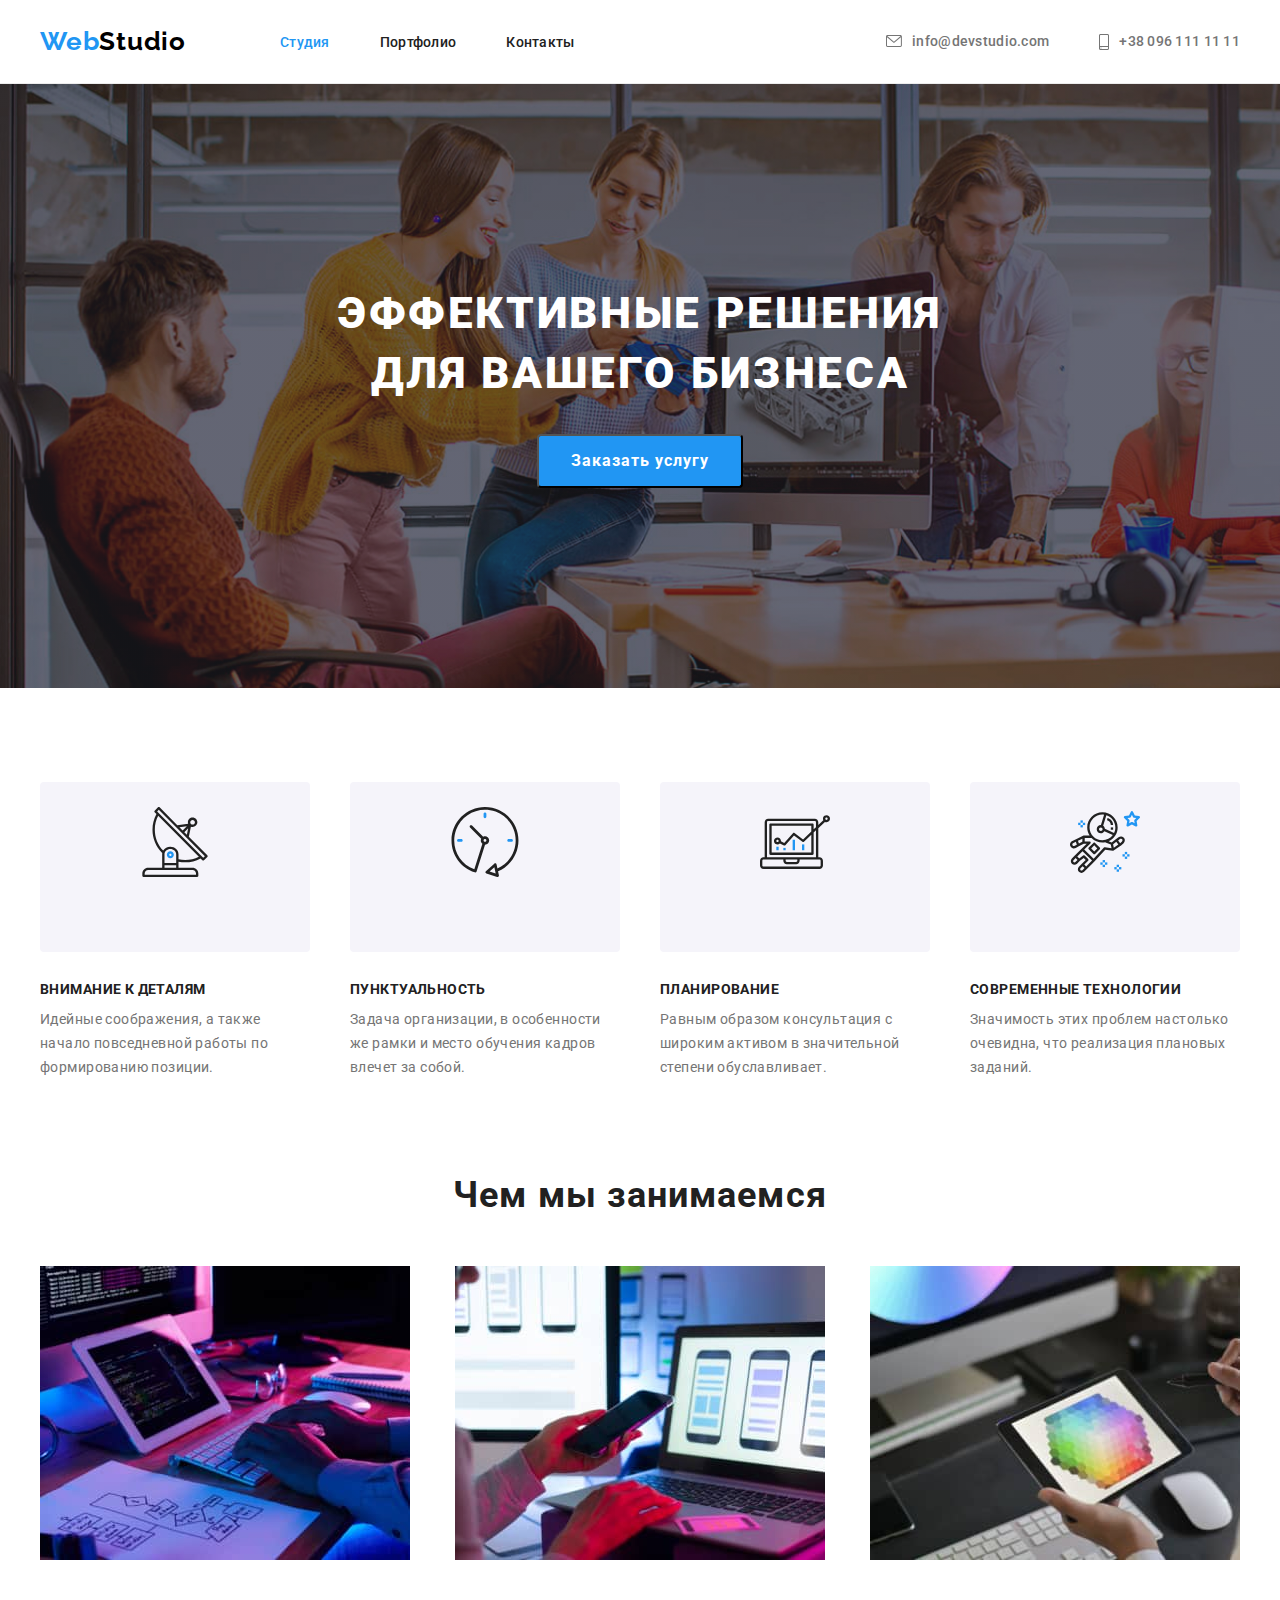
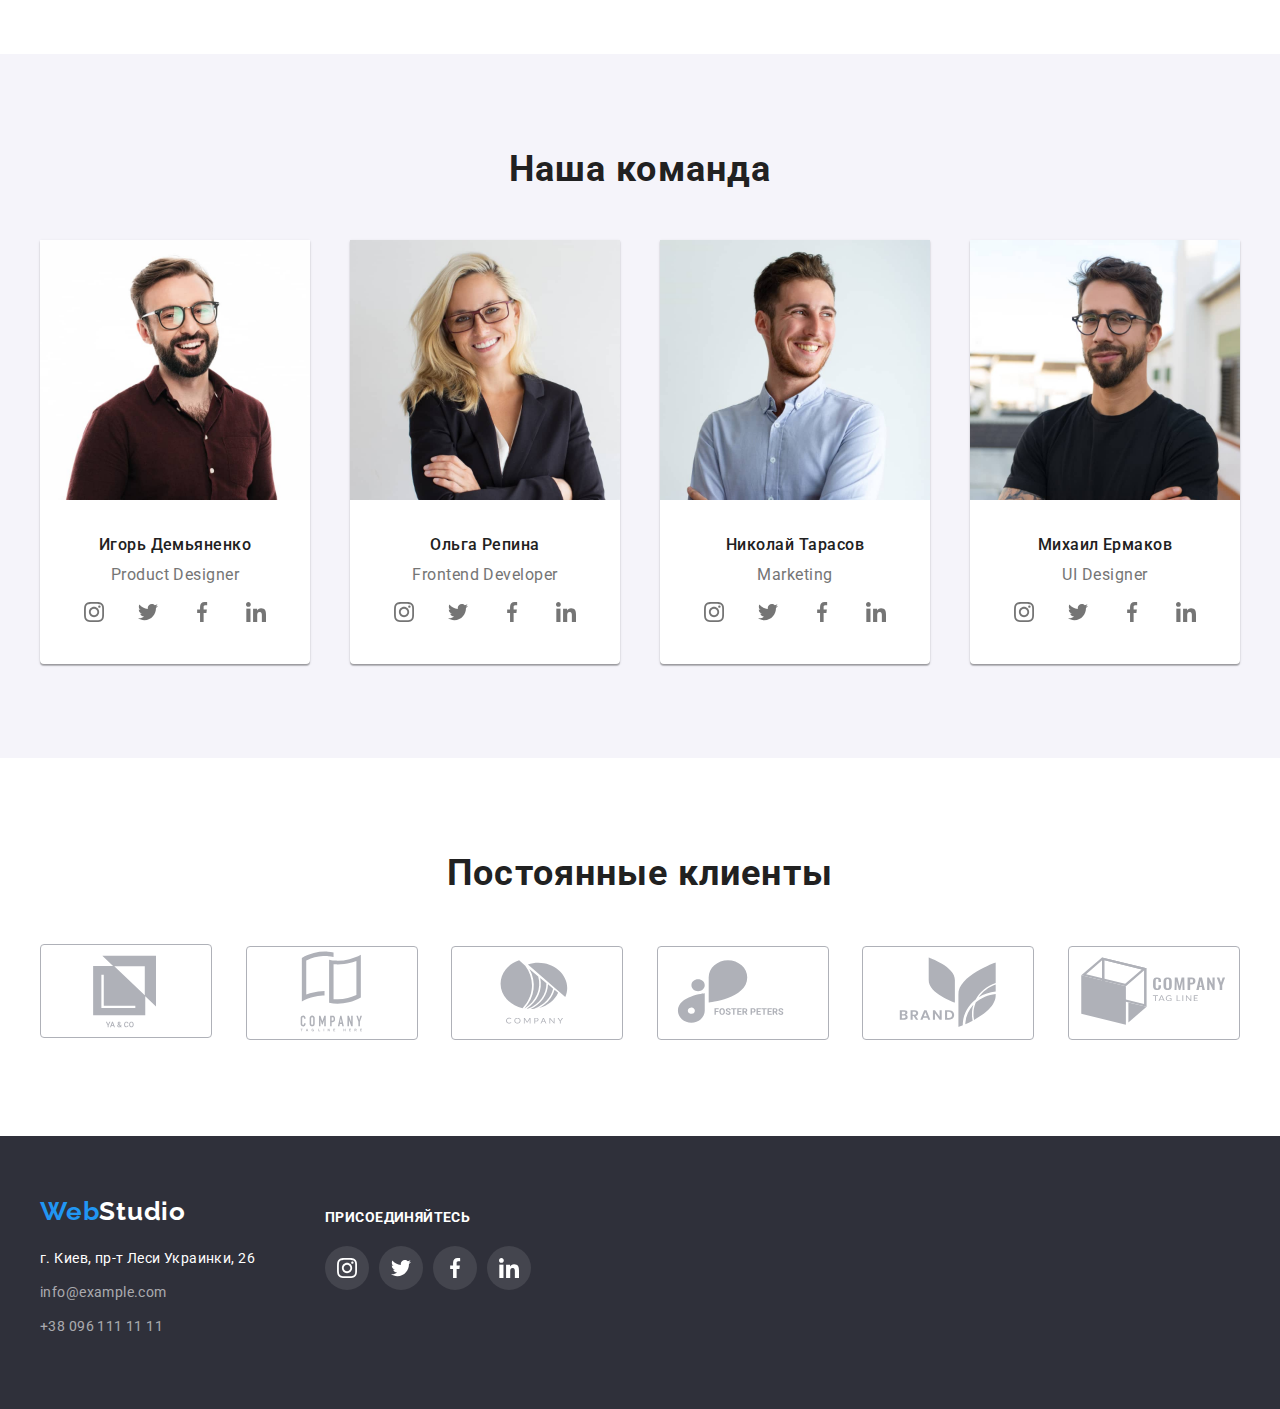
==== index.html @ 9cb5010d "client icon focus edit 432" ====
<!DOCTYPE html>
<html lang="ru">

<head>
    <meta charset="UTF-8">
    <meta http-equiv="X-UA-Compatible" content="IE=edge">
    <meta name="viewport" content="width=device-width, initial-scale=1.0">
    <title>Document</title>
    <link rel="preconnect" href="https://fonts.gstatic.com">
    <link
        href="https://fonts.googleapis.com/css2?family=Raleway:wght@700&family=Roboto:wght@400;500;700;900&display=swap"
        rel="stylesheet">
    <link rel="stylesheet" href="https://cdnjs.cloudflare.com/ajax/libs/modern-normalize/1.1.0/modern-normalize.min.css"
        integrity="sha512-wpPYUAdjBVSE4KJnH1VR1HeZfpl1ub8YT/NKx4PuQ5NmX2tKuGu6U/JRp5y+Y8XG2tV+wKQpNHVUX03MfMFn9Q=="
        crossorigin="anonymous" referrerpolicy="no-referrer" />
    <link rel="stylesheet" href="./styles/styles.css">
</head>

<body>
    <header class="header">
        <div class="container header-container">
            <nav class="navigation">
                <a class="logo-link link" href="" lang="en"><span class="logo-blue">Web</span>Studio</a>
                <ul class="menu-list list">
                    <li class="menu-item">
                        <a class="menu-link link current" href="./index.html">Студия</a>
                    </li>
                    <li class="menu-item">
                        <a class="menu-link link" href="./portfolio.html">Портфолио</a>
                    </li>
                    <li class="menu-item">
                        <a class="menu-link link" href="">Контакты</a>
                    </li>
                </ul>
            </nav>
            <ul class="header-contacts list">
                <li class="header-mail">
                    <a class="header-contacts-link mail-link link" href="mailto:info@devstudio.com">
                        <svg class="mail-icon" width="16px" height="12px">
                            <use href="./images/sprite.svg#icon-mail"></use>
                        </svg>info@devstudio.com
                    </a>
                </li>
                <li class="header-tel">
                    <a class="header-contacts-link tel-link link" href="tel:+380961111111">
                        <svg class="tel-icon" width="10px" height="16px">
                            <use href="./images/sprite.svg#icon-tel"></use>
                        </svg>
                        +38 096 111 11 11</a>
                </li>
            </ul>
        </div>
    </header>

    <main>
        <section class="service-section">
            <div class="container">
                <h1 class="service-title">Эффективные решения для вашего бизнеса</h1>
                <button class="service-btn" type="button">Заказать услугу</button>
            </div>
        </section>

        <section class="detail-section">
            <div class="detail-section-list container">
                <h2 hidden>Преимущества</h2>
                <ul class="detail-ul list">
                    <li class="detail-list">
                        <div class="detail-cont"> <svg class="detail-icon">
                                <use href="./images/sprite.svg#icon-antenna"></use>
                            </svg> </div>
                        <h3 class="detail-head">Внимание к деталям</h3>
                        <p class="detail-desc">Идейные соображения, а также начало повседневной работы по формированию
                            позиции.</p>
                    </li>
                    <li class="detail-list">
                        <div class="detail-cont"> <svg class="detail-icon">
                                <use href="./images/sprite.svg#icon-clock"></use>
                            </svg> </div>
                        <h3 class="detail-head">Пунктуальность</h3>
                        <p class="detail-desc">Задача организации, в особенности же рамки и место обучения кадров влечет
                            за
                            собой.</p>
                    </li>
                    <li class="detail-list">
                        <div class="detail-cont"> <svg class="detail-icon">
                                <use href="./images/sprite.svg#icon-diagram"></use>
                            </svg> </div>
                        <h3 class="detail-head">Планирование</h3>
                        <p class="detail-desc">Равным образом консультация с широким активом в значительной степени
                            обуславливает.</p>
                    </li>
                    <li class="detail-list">
                        <div class="detail-cont"> <svg class="detail-icon">
                                <use href="./images/sprite.svg#icon-astronaut"></use>
                            </svg> </div>
                        <h3 class="detail-head">Современные технологии</h3>
                        <p class="detail-desc">Значимость этих проблем настолько очевидна, что реализация плановых
                            заданий.
                        </p>
                    </li>
                </ul>
            </div>
        </section>

        <section class="about-section">
            <div class="about-section-list container">
                <h2 class="about-head">Чем мы занимаемся</h2>
                <ul class="about-ul list">
                    <li class="about-list"><img src="./images/banner/write.jpg" alt="Набор текста" width="370"
                            height="294">
                    </li>
                    <li class="about-list"><img src="./images/banner/choose.jpg" alt="Выбор приложения" width="370"
                            height="294">
                    </li>
                    <li class="about-list"><img src="./images/banner/colors.jpg" alt="Цветовая гамма" width="370"
                            height="294"></li>
                </ul>
            </div>
        </section>

        <section class="team-section section">
            <div class="team-seaction-list container">
                <h2 class="team-head">Наша команда</h2>
                <ul class="team-ul list">
                    <li class="team-list"><img src="./images/team/product.jpg" alt="Игорь" width="270" height="260">
                        <div class="team-list-desc">
                            <h3 class="team-name">Игорь Демьяненко</h3>
                            <p class="team-desc">Product Designer</p>
                            <ul class="social-list list">
                                <li class="social-list-item">
                                    <a href="" class="social-list-link">
                                        <svg class="social-list-icon">
                                            <use href="./images/sprite.svg#icon-instagram"></use>
                                        </svg>
                                    </a>
                                </li>
                                <li class="social-list-item">
                                    <a href="" class="social-list-link">
                                        <svg class="social-list-icon">
                                            <use href="./images/sprite.svg#icon-twitter"></use>
                                        </svg>
                                    </a>
                                </li>
                                <li class="social-list-item">
                                    <a href="" class="social-list-link">
                                        <svg class="social-list-icon">
                                            <use href="./images/sprite.svg#icon-facebook"></use>
                                        </svg>
                                    </a>
                                </li>
                                <li class="social-list-item">
                                    <a href="" class="social-list-link">
                                        <svg class="social-list-icon">
                                            <use href="./images/sprite.svg#icon-linkedin"></use>
                                        </svg>
                                    </a>
                                </li>
                            </ul>
                        </div>
                    </li>
                    <li class="team-list"><img src="./images/team/frontend.jpg" alt="Ольга" width="270" height="260">
                        <div class="team-list-desc">
                            <h3 class="team-name">Ольга Репина</h3>
                            <p class="team-desc">Frontend Developer</p>
                            <ul class="social-list list">
                                <li class="social-list-item">
                                    <a href="" class="social-list-link current">
                                        <svg class="social-list-icon">
                                            <use href="./images/sprite.svg#icon-instagram"></use>
                                        </svg>
                                    </a>
                                </li>
                                <li class="social-list-item">
                                    <a href="" class="social-list-link">
                                        <svg class="social-list-icon">
                                            <use href="./images/sprite.svg#icon-twitter"></use>
                                        </svg>
                                    </a>
                                </li>
                                <li class="social-list-item">
                                    <a href="" class="social-list-link">
                                        <svg class="social-list-icon">
                                            <use href="./images/sprite.svg#icon-facebook"></use>
                                        </svg>
                                    </a>
                                </li>
                                <li class="social-list-item">
                                    <a href="" class="social-list-link">
                                        <svg class="social-list-icon">
                                            <use href="./images/sprite.svg#icon-linkedin"></use>
                                        </svg>
                                    </a>
                                </li>
                            </ul>
                        </div>
                    </li>
                    <li class="team-list"><img src="./images/team/marketing.jpg" alt="Николай" width="270" height="260">
                        <div class="team-list-desc">
                            <h3 class="team-name">Николай Тарасов</h3>
                            <p class="team-desc">Marketing</p>
                            <ul class="social-list list">
                                <li class="social-list-item">
                                    <a href="" class="social-list-link">
                                        <svg class="social-list-icon">
                                            <use href="./images/sprite.svg#icon-instagram"></use>
                                        </svg>
                                    </a>
                                </li>
                                <li class="social-list-item">
                                    <a href="" class="social-list-link">
                                        <svg class="social-list-icon">
                                            <use href="./images/sprite.svg#icon-twitter"></use>
                                        </svg>
                                    </a>
                                </li>
                                <li class="social-list-item">
                                    <a href="" class="social-list-link">
                                        <svg class="social-list-icon">
                                            <use href="./images/sprite.svg#icon-facebook"></use>
                                        </svg>
                                    </a>
                                </li>
                                <li class="social-list-item">
                                    <a href="" class="social-list-link">
                                        <svg class="social-list-icon">
                                            <use href="./images/sprite.svg#icon-linkedin"></use>
                                        </svg>
                                    </a>
                                </li>
                            </ul>
                        </div>
                    </li>
                    <li class="team-list"><img src="./images/team/designer.jpg" alt="Михаил" width="270" height="260">
                        <div class="team-list-desc">
                            <h3 class="team-name">Михаил Ермаков</h3>
                            <p class="team-desc">UI Designer</p>
                            <ul class="social-list list">
                                <li class="social-list-item">
                                    <a href="" class="social-list-link">
                                        <svg class="social-list-icon">
                                            <use href="./images/sprite.svg#icon-instagram"></use>
                                        </svg>
                                    </a>
                                </li>
                                <li class="social-list-item">
                                    <a href="" class="social-list-link">
                                        <svg class="social-list-icon">
                                            <use href="./images/sprite.svg#icon-twitter"></use>
                                        </svg>
                                    </a>
                                </li>
                                <li class="social-list-item">
                                    <a href="" class="social-list-link">
                                        <svg class="social-list-icon">
                                            <use href="./images/sprite.svg#icon-facebook"></use>
                                        </svg>
                                    </a>
                                </li>
                                <li class="social-list-item">
                                    <a href="" class="social-list-link">
                                        <svg class="social-list-icon">
                                            <use href="./images/sprite.svg#icon-linkedin"></use>
                                        </svg>
                                    </a>
                                </li>
                            </ul>
                        </div>
                    </li>
                </ul>
            </div>
        </section>

        <section class="clients-section section">
            <div class="clients-section-list container">
                <h2 class="clients-title">Постоянные клиенты</h2>
                <ul class="clients-list list">
                    <li class="clients-item">
                        <a href="" class="client-list">
                            <svg class="clients-icon">
                                <use href="./images/sprite.svg#icon-yo"></use>
                            </svg>
                        </a>
                    </li>
                    <li class="clients-item">
                        <a href="" class="clients-list">
                            <svg class="clients-icon">
                                <use href="./images/sprite.svg#icon-company"></use>
                            </svg>
                        </a>
                    </li>
                    <li class="clients-item">
                        <a href="" class="clients-list">
                            <svg class="clients-icon">
                                <use href="./images/sprite.svg#icon-slice"></use>
                            </svg>
                        </a>
                    </li>
                    <li class="clients-item">
                        <a href="" class="clients-list">
                            <svg class="clients-icon">
                                <use href="./images/sprite.svg#icon-forest"></use>
                            </svg>
                        </a>
                    </li>
                    <li class="clients-item">
                        <a href="" class="clients-list">
                            <svg class="clients-icon">
                                <use href="./images/sprite.svg#icon-brand"></use>
                            </svg>
                        </a>
                    </li>
                    <li class="clients-item">
                        <a href="" class="clients-list">
                            <svg class="clients-icon">
                                <use href="./images/sprite.svg#icon-paket"></use>
                            </svg>
                        </a>
                    </li>
                </ul>
            </div>
        </section>
    </main>

    <footer class="footer">
        <div class="footer-logo container">
            <div class="footer-main">
                <a class="logo-footer-link link" href="" lang="en"><span class="logo-blue">Web</span>Studio</a>
                <address class="footer-address">
                    <ul class="footer-ul list">
                        <li class="footer-location">
                            <a class="footer-location link" href="https://goo.gl/maps/hBccGmTNeHkTQ1DY6" target="_blank"
                                rel="noopener noreferrer">г. Киев, пр-т Леси Украинки, 26</a>
                        </li>
                        <li class="footer-mail">
                            <a class="footer-mail link" href="mailto:info@example.com">info@example.com</a>
                        </li>
                        <li class="footer-tel">
                            <a class="footer-tel link" href="tel:+380961111111">+38 096 111 11 11</a>
                        </li>
                    </ul>
                </address>
            </div>

            <div class="footer-social">
                <p class="social-title">ПРИСОЕДИНЯЙТЕСЬ</p>
                <ul class="footer-social-list list">
                    <li class="footer-social-item">
                        <a href="" class="footer-social-list-link">
                            <svg class="footer-social-list-icon">
                                <use href="./images/sprite.svg#icon-instagram"></use>
                            </svg>
                        </a>
                    </li>
                    <li class="footer-social-item">
                        <a href="" class="footer-social-list-link">
                            <svg class="footer-social-list-icon">
                                <use href="./images/sprite.svg#icon-twitter"></use>
                            </svg>
                        </a>
                    </li>
                    <li class="footer-social-item">
                        <a href="" class="footer-social-list-link">
                            <svg class="footer-social-list-icon">
                                <use href="./images/sprite.svg#icon-facebook"></use>
                            </svg>
                        </a>
                    </li>
                    <li class="footer-social-item">
                        <a href="" class="footer-social-list-link">
                            <svg class="footer-social-list-icon">
                                <use href="./images/sprite.svg#icon-linkedin"></use>
                            </svg>
                        </a>
                    </li>
                </ul>
            </div>
        </div>
    </footer>
</body>

</html>
---- styles/styles.css ----
:root {
  --main-font: "Roboto", sans-serif;
  --secondary-font: "Raleway", sans-serif;
  --accent-color-logo: #2196f3;
  --accent-color-first: black;
  --accent-color-sec: #212121;
  --accent-color-thr: #757575;
  --accent-color-four: #ffffff;
  --accent-color-fth: #afb1b8;
  --accent-background-color: #2196f3;
  --accent-background-color-sec: #f5f4fa;
  --accent-background-color-thr: #ffffff;
  --accent-background-color-four: #44454e;
  --accent-color-fth: rgba(255, 255, 255, 0.6);
  --footer-background: #2f303a;
}

h1,
h2,
h3,
h4,
h5,
h6,
p {
  margin-top: 0;
  margin-bottom: 0;
}

ul,
ol {
  margin-top: 0;
  margin-bottom: 0;
  padding-left: 0;
}

img {
  display: block;
}

.list {
  list-style: none;
}

.link {
  text-decoration: none;
}

body {
  font-family: var(--main-font);
  color: var(--accent-color-sec);
  margin: 0;
  padding: 0;
}

.container {
  width: 1200px;
  margin: 0 auto;
  padding-right: 15px;
  padding-left: 15px;
}

.section {
  padding-top: 94px;
  padding-bottom: 94px;
}

/* header */

.header {
  border-bottom: 1px solid #ececec;
}

.header-container {
  margin: 0 auto;
  display: flex;
  align-items: center;
}

.navigation {
  display: flex;
  align-items: center;
}

.menu-list {
  display: flex;
  padding-top: 32px;
  padding-bottom: 32px;
}

.logo-link {
  margin-right: 94px;
  padding-top: 25px;
  padding-bottom: 25px;
  font-family: var(--secondary-font);
  font-weight: 700;
  font-size: 26px;
  line-height: 1.19;
  letter-spacing: 0.03em;
  color: var(--accent-color-first);
}

.logo-blue {
  color: var(--accent-color-logo);
}

.menu-link.current {
  color: var(--accent-color-logo);
}

.menu-item:not(:last-child) {
  margin-right: 50px;
}

.menu-link {
  font-family: var(--main-font);
  font-weight: 500;
  font-size: 14px;
  line-height: 1.14;
  letter-spacing: 0.02em;
  color: var(--accent-color-sec);
}

.menu-link:hover,
.menu-link:focus {
  color: var(--accent-color-logo);
}

.header-contacts {
  display: flex;
  align-items: center;
  margin-left: auto;
}

.header-mail {
}

.mail-icon,
.tel-icon {
  margin-right: 10px;
  fill: #757575;
}

.mail-link {
  display: flex;
  align-items: center;
  margin-left: auto;
  margin-right: 50px;
  padding-top: 32px;
  padding-bottom: 32px;
  font-family: var(--main-font);
  font-weight: 500;
  font-size: 14px;
  line-height: 1.14;
  letter-spacing: 0.02em;
  color: var(--accent-color-thr);
}

.header-contacts-link:hover .mail-icon,
.header-contacts-link:focus .mail-icon {
  fill: var(--accent-color-logo);
}

.header-contacts-link:hover .tel-icon,
.header-contacts-link:focus .tel-icon {
  fill: var(--accent-color-logo);
}

.mail-link:hover,
.mail-link:focus {
  color: var(--accent-color-logo);
}

.header-tel {
  display: flex;
  align-items: center;
}

.tel-link {
  display: flex;
  align-items: center;
  padding-top: 32px;
  padding-bottom: 32px;
  font-family: var(--main-font);
  font-weight: 500;
  font-size: 14px;
  line-height: 1.14;
  letter-spacing: 0.02em;
  color: var(--accent-color-thr);
}

.tel-link:hover,
.tel-link:focus {
  color: var(--accent-color-logo);
}

/* sections */

/* service-section */

.service-section {
  padding: 200px 0;
  background: var(--footer-background);
  background-size: cover;
  background-image: linear-gradient(
      rgba(47, 48, 58, 0.4),
      rgba(47, 48, 58, 0.4)
    ),
    url(../images/main/bg.jpg);
}

.service-bg {
}

.service-title {
  width: 696px;
  margin: 0 auto;
  margin-bottom: 30px;
  font-weight: 900;
  font-size: 44px;
  line-height: 1.36;
  text-align: center;
  letter-spacing: 0.06em;
  text-transform: uppercase;
  color: var(--accent-color-four);
}

.service-btn {
  padding: 10px 32px;
  border-radius: 4px;
  background: var(--accent-background-color);
  font-family: var(--main-font);
  font-weight: 700;
  font-size: 16px;
  line-height: 1.88;
  display: flex;
  align-items: center;
  text-align: center;
  letter-spacing: 0.06em;
  display: block;
  margin: 0 auto;
  color: var(--accent-color-four);
  cursor: pointer;
}

.service-btn:hover,
.service-btn:focus {
  box-shadow: 0px 4px 4px rgba(0, 0, 0, 0.15);
  border-radius: 4px;
  color: var(--accent-color-four);
}

/* detail */

.title-head {
}

.detail-section {
  padding-top: 94px;
  padding-bottom: 94px;
}

.detail-ul {
  display: flex;
  justify-content: space-between;
}

.detail-list {
  width: 270px;
}

.detail-cont {
  display: flex;
  justify-content: center;
  padding: 25px 0;
  height: 120px;
  margin-bottom: 30px;
  background: #f5f4fa;
  border-radius: 4px;
}

.detail-icon {
  width: 70px;
  height: 70px;
}

.detail-head {
  margin-bottom: 10px;
  font-weight: 700;
  font-size: 14px;
  line-height: 1.14;
  letter-spacing: 0.03em;
  text-transform: uppercase;
}

.detail-desc {
  font-size: 14px;
  line-height: 1.71;
  letter-spacing: 0.03em;
  color: var(--accent-color-thr);
}

/* about */

.about-section {
  padding-bottom: 94px;
}

.about-head {
  margin-bottom: 50px;
  font-weight: 700;
  font-size: 36px;
  line-height: 1.17;
  text-align: center;
  letter-spacing: 0.03em;
}

.about-ul {
  display: flex;
  justify-content: space-between;
}

.about-list {
  background: url(close-up-image-programer-working-his-desk-office_1098-18707.jpg);
  mix-blend-mode: normal;
}

/* team */

.team-section {
  background: var(--accent-background-color-sec);
}

.team-seaction-list {
}

.team-head {
  margin-bottom: 50px;
  font-weight: 700;
  font-size: 36px;
  line-height: 1.17;
  text-align: center;
  letter-spacing: 0.03em;
}

.team-ul {
  display: flex;
  justify-content: space-between;
}

.team-list {
  background: var(--accent-background-color-thr);
  box-shadow: 0px 1px 3px rgba(0, 0, 0, 0.12), 0px 1px 1px rgba(0, 0, 0, 0.14),
    0px 2px 1px rgba(0, 0, 0, 0.2);
  border-radius: 0px 0px 4px 4px;
}

.team-list-desc {
  padding-top: 30px;
  padding-bottom: 30px;
  padding-left: 32px;
  padding-right: 32px;
}

.team-name {
  font-weight: 500;
  font-size: 16px;
  line-height: 1.88;
  text-align: center;
  letter-spacing: 0.03em;
}

.team-desc {
  font-size: 16px;
  line-height: 1.88;
  text-align: center;
  letter-spacing: 0.03em;
  color: var(--accent-color-thr);
}

.social-list {
  display: flex;
  justify-content: space-between;
}

.social-list-item {
}

.social-list-link {
  display: flex;
  align-items: center;
  justify-content: center;
  width: 44px;
  height: 44px;
  border-radius: 50%;
  fill: #757575;
  background-color: var(--accent-color-four);
}

.social-list-link:hover,
.social-list-link:focus {
  fill: var(--accent-color-four);
  background-color: var(--accent-background-color);
}

.social-list-icon {
  width: 20px;
  height: 20px;
}

/* clients */

.clients-section {
}

.clients-section-list {
}
.clients-title {
  margin-bottom: 50px;
  font-weight: 700;
  font-size: 36px;
  line-height: 1.17;
  text-align: center;
  letter-spacing: 0.03em;
}

.clients-list {
  display: flex;
  align-items: center;
  justify-content: space-between;
}

.clients-item {
  
}

.clients-icon {
  width: 170px;
  height: 92px;
  border: 1px solid #afb1b8;
  border-radius: 4px;
  fill: #afb1b8;
}

.clients-icon:hover,
.clients-icon:focus {
  border-color: var(--accent-color-logo);
}

.client-list:hover .clients-icon,
.client-list:focus .clients-icon {
  fill: #2196f3;
}

/* portfolio */

.port-main-ul {
  margin-bottom: 50px;
}

.port-main-list:not(:last-child) {
  margin-right: 8px;
}

.port-modal-btn {
  padding: 6px 22px;
  font-family: var(--main-font);
  font-weight: 500;
  font-size: 16px;
  line-height: 1.62;
  text-align: center;
  letter-spacing: 0.03em;
  border-radius: 4px;
  border: none;
  cursor: pointer;
  background-color: var(--accent-background-color-sec);
}

.port-modal-btn:hover,
.port-modal-btn:focus {
  background-color: var(--accent-background-color);
  cursor: pointer;
}

.port-modal-btn.current {
  background-color: var(--accent-background-color);
}

/* port about */

.port-main-section {
}

.port-main-div {
}

.port-main-ul {
  display: flex;
  justify-content: center;
}

.port-about-section-ul {
  display: flex;
  flex-wrap: wrap;
  margin-left: -30px;
  margin-bottom: -30px;
}

.port-about-list {
  border: 1px solid #eeeeee;
  padding-left: 25px;
  padding-top: 20px;
  padding-bottom: 20px;
}

.port-about-section-list {
  flex-basis: calc((100% - 90px) / 3);
  background: url(portfolio1.jpg);
  margin-left: 30px;
  margin-bottom: 30px;
}

.port-about-name {
  margin-bottom: 5px;
  font-weight: 700;
  font-size: 18px;
  line-height: 2;
  letter-spacing: 0.06em;
}

.port-about-desc {
  font-size: 16px;
  line-height: 1.88;
  letter-spacing: 0.03em;
  color: var(--accent-color-thr);
}

/* footer */

.footer {
  background: var(--footer-background);
  padding-top: 60px;
  padding-bottom: 60px;
}

.footer-main {
  display: block;
  margin-right: 70px;
}

.footer-logo {
  display: flex;
}

.logo-footer-link {
  font-family: var(--secondary-font);
  font-weight: 700;
  font-size: 26px;
  line-height: 1.19;
  letter-spacing: 0.03em;
  color: var(--accent-color-four);
}

.logo-black {
  color: var(--accent-color-first);
}

.footer-address-list {
}

.footer-address {
  margin-top: 20px;
}

.footer-ul {
}

.footer-location {
  margin-bottom: 10px;
  font-family: var(--main-font);
  font-style: normal;
  font-weight: 400;
  font-size: 14px;
  line-height: 1.71;
  letter-spacing: 0.03em;
  color: var(--accent-color-four);
}

.footer-mail,
.footer-tel {
  margin-bottom: 10px;
  font-family: var(--main-font);
  font-style: normal;
  font-weight: 400;
  font-size: 14px;
  line-height: 1.71;
  letter-spacing: 0.03em;
  color: var(--accent-color-fth);
}

.footer-mail:hover,
.footer-mail:focus {
  color: var(--accent-color-logo);
}

.footer-tel:hover,
.footer-tel:focus {
  color: var(--accent-color-logo);
}

/* footer-social */

.footer-social {
  padding-top: 12px;
}

.social-title {
  font-style: normal;
  font-weight: bold;
  font-size: 14px;
  line-height: 1.3;
  letter-spacing: 0.03em;
  text-transform: uppercase;
  color: var(--accent-color-four);
}

.footer-social-list {
  display: flex;
  margin-top: 20px;
}

.footer-social-item:not(:last-child) {
  padding-right: 10px;
}

.footer-social-list-link {
  display: flex;
  align-items: center;
  justify-content: center;
  width: 44px;
  height: 44px;
  border-radius: 50%;
  fill: #ffffff;
  background-color: var(--accent-background-color-four);
}

.footer-social-list-link:focus,
.footer-social-list-link:hover {
  fill: var(--accent-color-four);
  background-color: var(--accent-background-color);
}

.footer-social-list-icon {
  width: 20px;
  height: 20px;
}
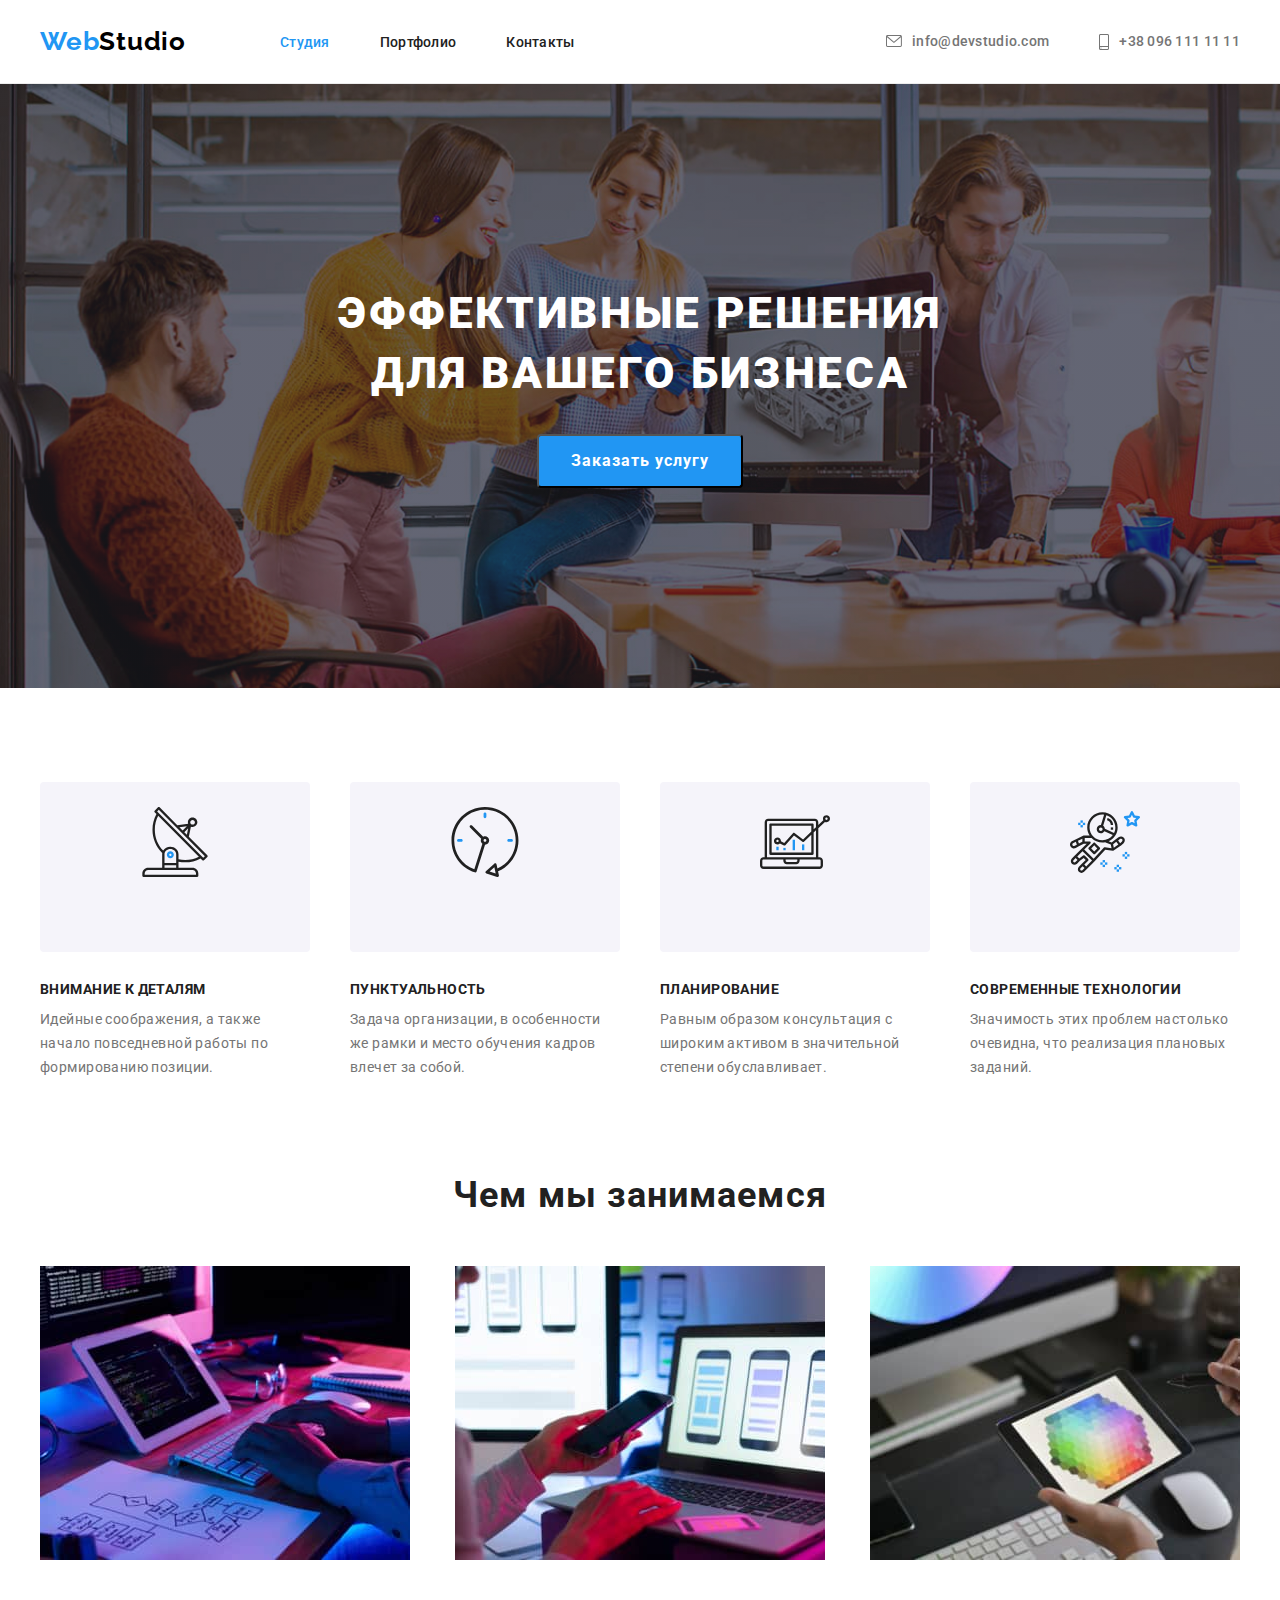
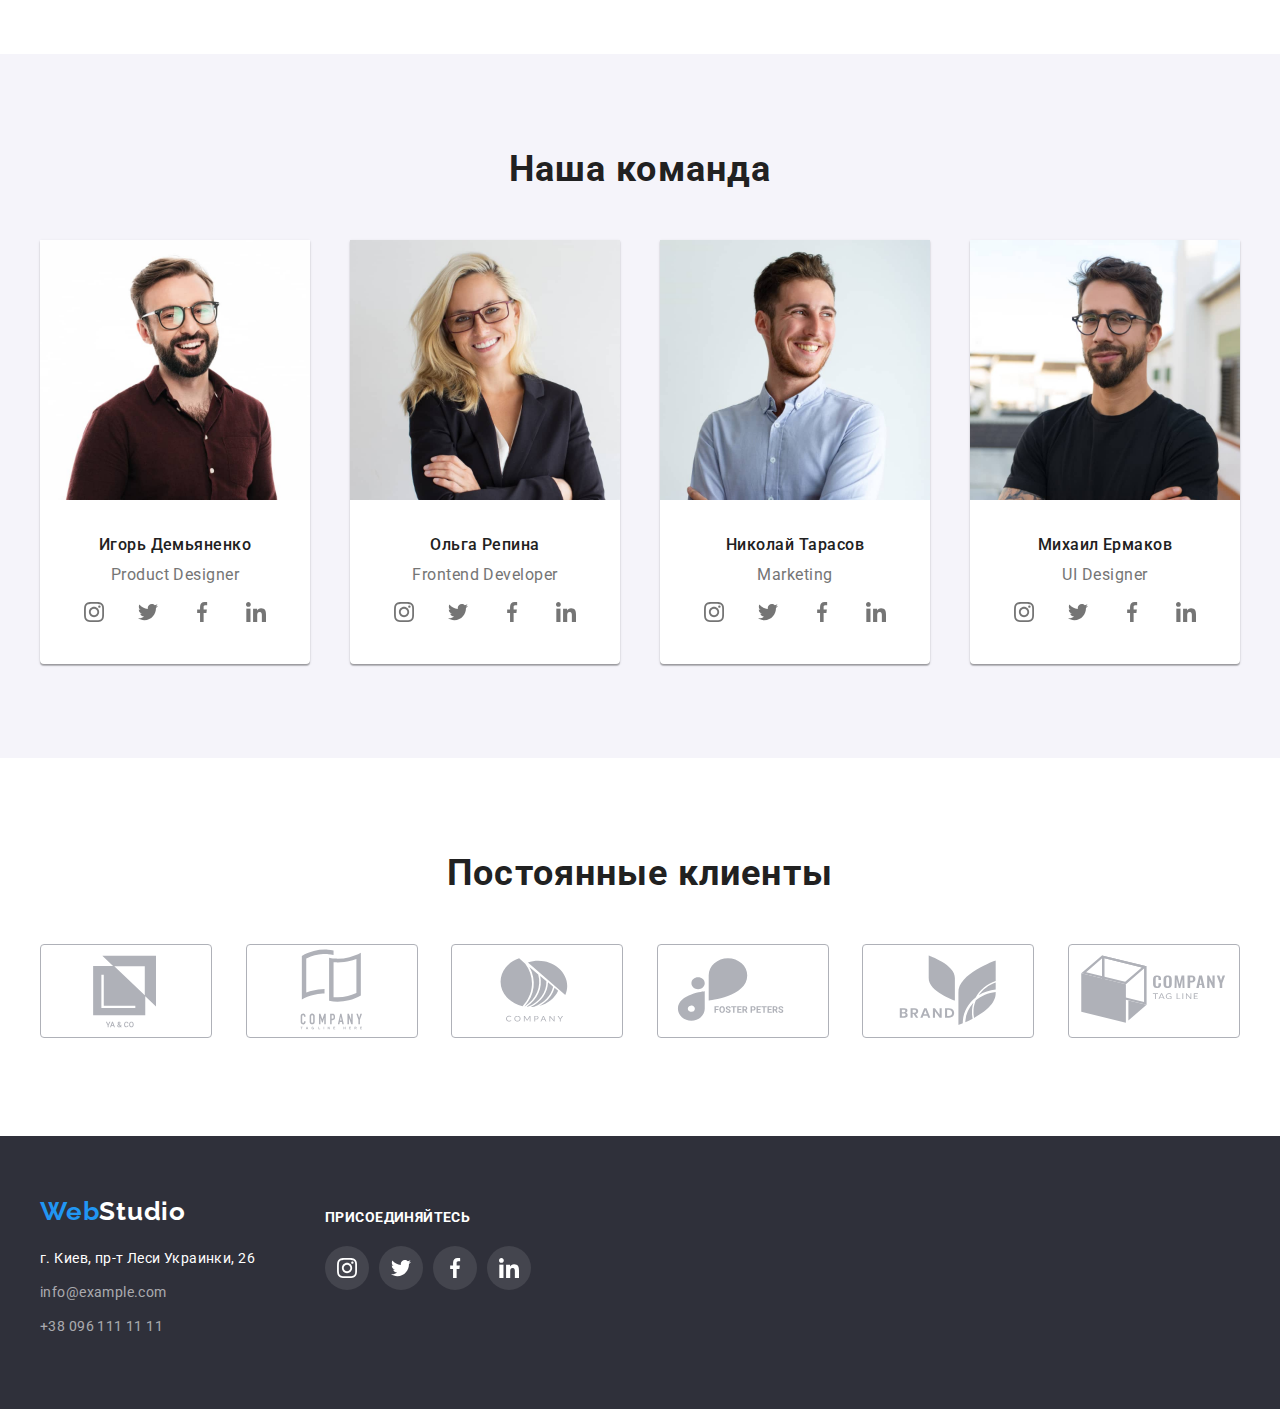
==== commit 37f169a8: "validator check" ====
--- a/index.html
+++ b/index.html
@@ -282,35 +282,35 @@
                         </a>
                     </li>
                     <li class="clients-item">
-                        <a href="" class="clients-list">
+                        <a href="" class="client-list">
                             <svg class="clients-icon">
                                 <use href="./images/sprite.svg#icon-company"></use>
                             </svg>
                         </a>
                     </li>
                     <li class="clients-item">
-                        <a href="" class="clients-list">
+                        <a href="" class="client-list">
                             <svg class="clients-icon">
                                 <use href="./images/sprite.svg#icon-slice"></use>
                             </svg>
                         </a>
                     </li>
                     <li class="clients-item">
-                        <a href="" class="clients-list">
+                        <a href="" class="client-list">
                             <svg class="clients-icon">
                                 <use href="./images/sprite.svg#icon-forest"></use>
                             </svg>
                         </a>
                     </li>
                     <li class="clients-item">
-                        <a href="" class="clients-list">
+                        <a href="" class="client-list">
                             <svg class="clients-icon">
                                 <use href="./images/sprite.svg#icon-brand"></use>
                             </svg>
                         </a>
                     </li>
                     <li class="clients-item">
-                        <a href="" class="clients-list">
+                        <a href="" class="client-list">
                             <svg class="clients-icon">
                                 <use href="./images/sprite.svg#icon-paket"></use>
                             </svg>
--- a/styles/styles.css
+++ b/styles/styles.css
@@ -430,7 +430,6 @@
 }
 
 .clients-item {
-  
 }
 
 .clients-icon {
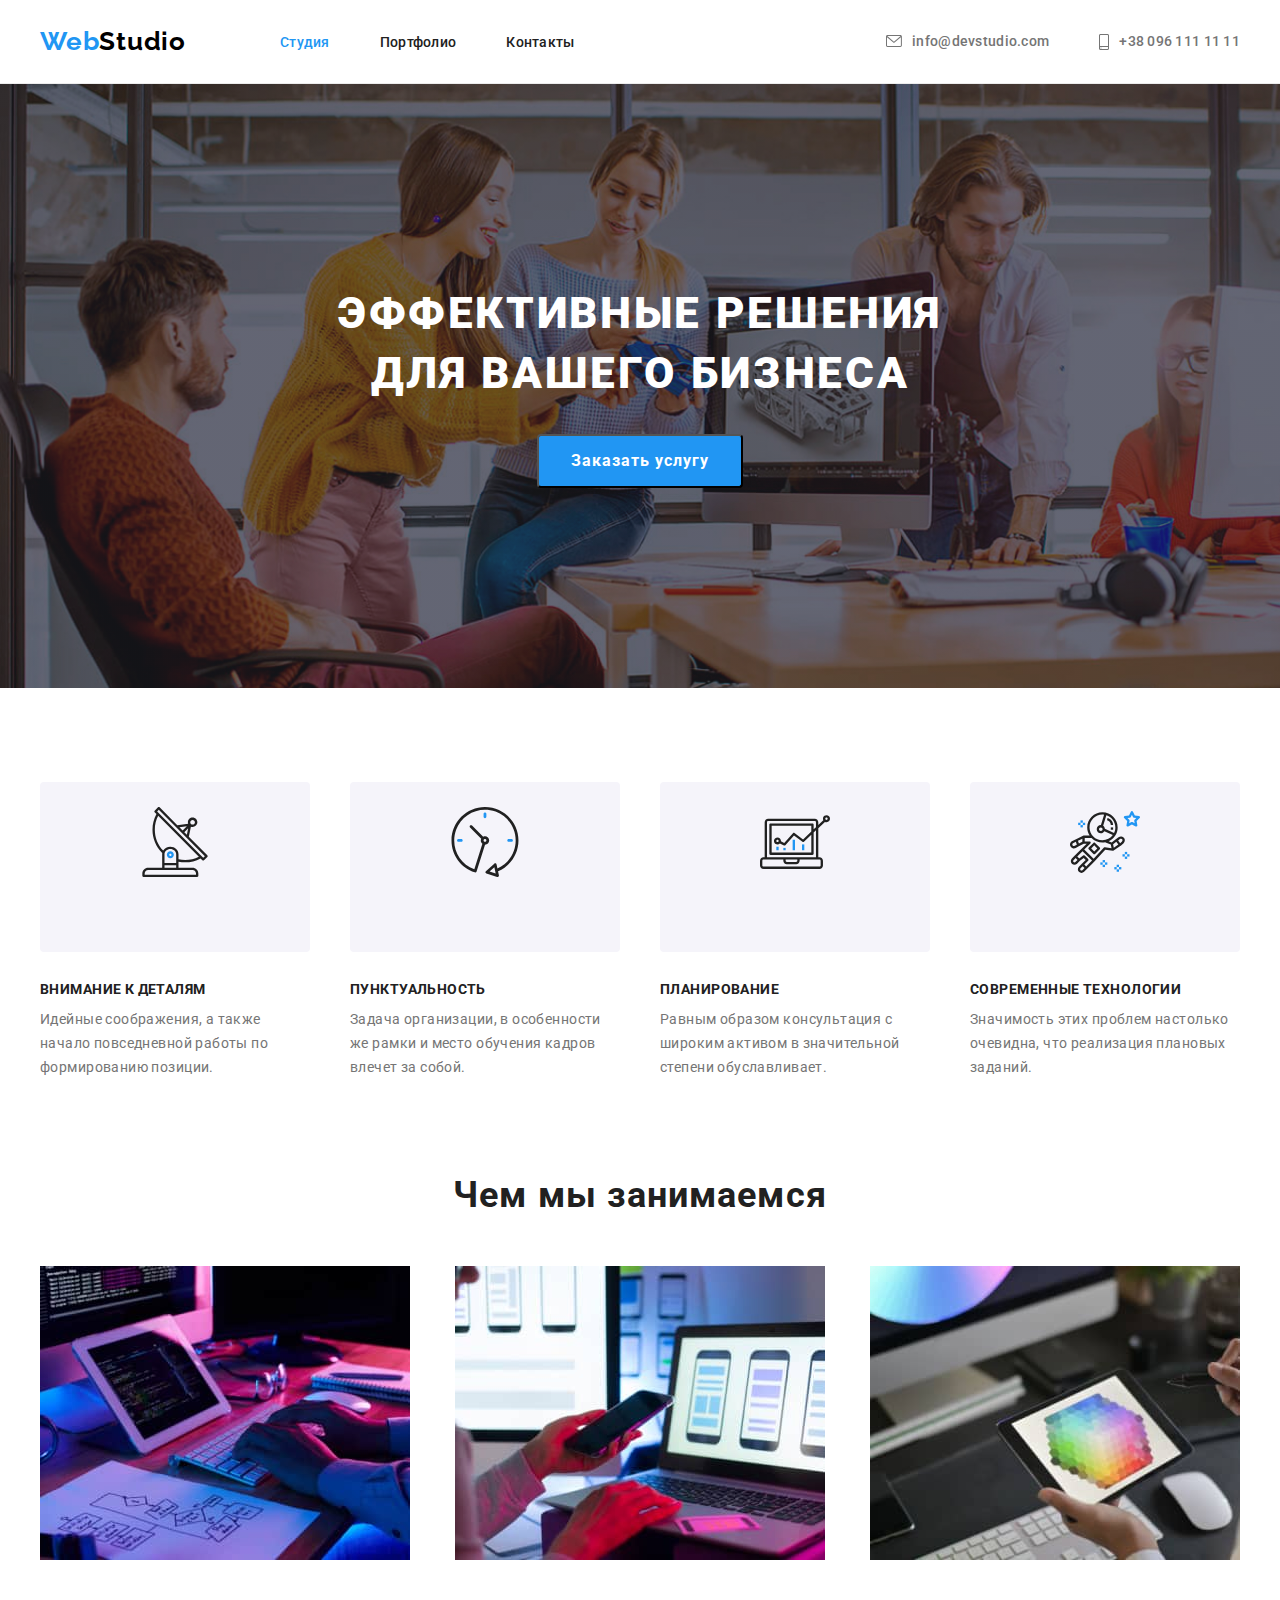
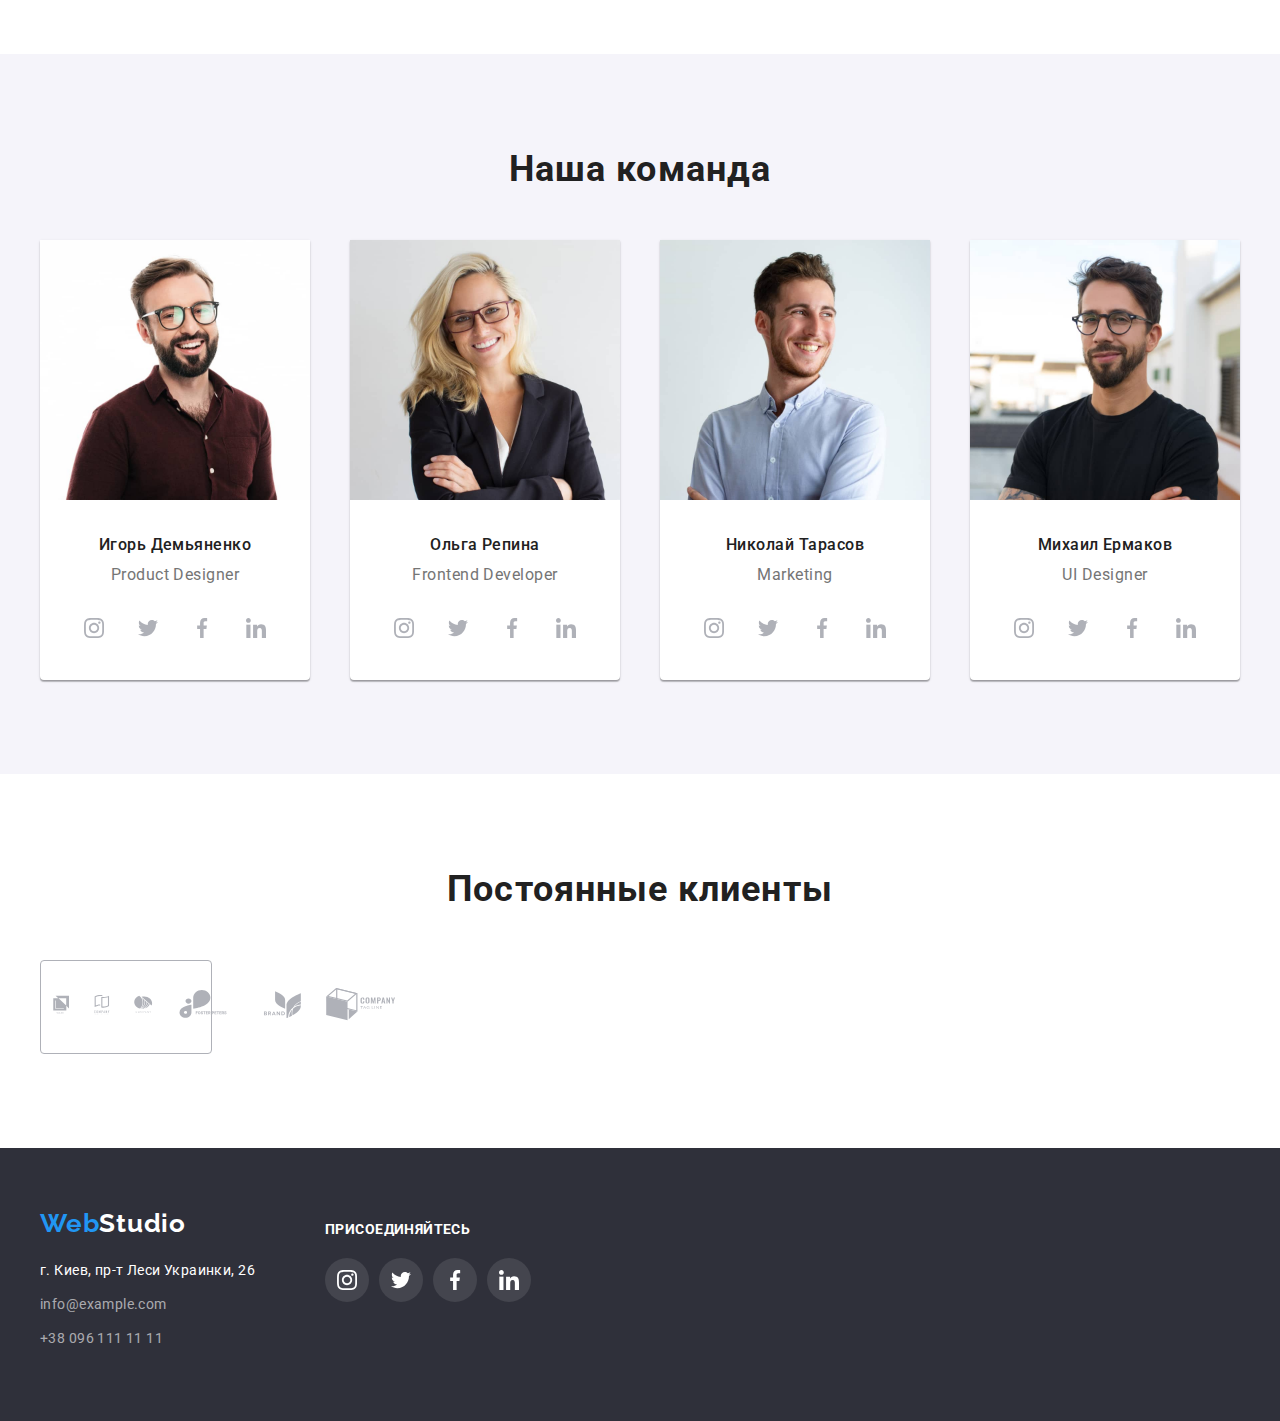
==== commit c5957e65: "clients icon edit" ====
--- a/index.html
+++ b/index.html
@@ -275,43 +275,43 @@
                 <h2 class="clients-title">Постоянные клиенты</h2>
                 <ul class="clients-list list">
                     <li class="clients-item">
-                        <a href="" class="client-list">
-                            <svg class="clients-icon">
+                        <a href="" class="clients-list-link">
+                            <svg class="clients-icon" width="41" height="47">
                                 <use href="./images/sprite.svg#icon-yo"></use>
                             </svg>
                         </a>
                     </li>
                     <li class="clients-item">
-                        <a href="" class="client-list">
-                            <svg class="clients-icon">
+                        <a href="" class="clients-list-link">
+                            <svg class="clients-icon" width="40" height="52">
                                 <use href="./images/sprite.svg#icon-company"></use>
                             </svg>
                         </a>
                     </li>
                     <li class="clients-item">
-                        <a href="" class="client-list">
-                            <svg class="clients-icon">
+                        <a href="" class="clients-list-link">
+                            <svg class="clients-icon" width="44" height="41">
                                 <use href="./images/sprite.svg#icon-slice"></use>
                             </svg>
                         </a>
                     </li>
                     <li class="clients-item">
-                        <a href="" class="client-list">
-                            <svg class="clients-icon">
+                        <a href="" class="clients-list-link">
+                            <svg class="clients-icon" width="85" height="41">
                                 <use href="./images/sprite.svg#icon-forest"></use>
                             </svg>
                         </a>
                     </li>
                     <li class="clients-item">
-                        <a href="" class="client-list">
-                            <svg class="clients-icon">
+                        <a href="" class="clients-list-link">
+                            <svg class="clients-icon" width="63" height="46">
                                 <use href="./images/sprite.svg#icon-brand"></use>
                             </svg>
                         </a>
                     </li>
                     <li class="clients-item">
-                        <a href="" class="client-list">
-                            <svg class="clients-icon">
+                        <a href="" class="clients-list-link">
+                            <svg class="clients-icon" width="94" height="44">
                                 <use href="./images/sprite.svg#icon-paket"></use>
                             </svg>
                         </a>
--- a/styles/styles.css
+++ b/styles/styles.css
@@ -380,6 +380,7 @@
 .social-list {
   display: flex;
   justify-content: space-between;
+  padding-top: 16px;
 }
 
 .social-list-item {
@@ -392,7 +393,7 @@
   width: 44px;
   height: 44px;
   border-radius: 50%;
-  fill: #757575;
+  fill: #AFB1B8;
   background-color: var(--accent-color-four);
 }
 
@@ -427,28 +428,26 @@
   display: flex;
   align-items: center;
   justify-content: space-between;
-}
-
-.clients-item {
-}
-
-.clients-icon {
   width: 170px;
   height: 92px;
   border: 1px solid #afb1b8;
   border-radius: 4px;
+}
+
+.clients-item {
+}
+
+.clients-icon {
   fill: #afb1b8;
 }
 
 .clients-icon:hover,
 .clients-icon:focus {
   border-color: var(--accent-color-logo);
-}
-
-.client-list:hover .clients-icon,
-.client-list:focus .clients-icon {
   fill: #2196f3;
 }
+
+
 
 /* portfolio */
 
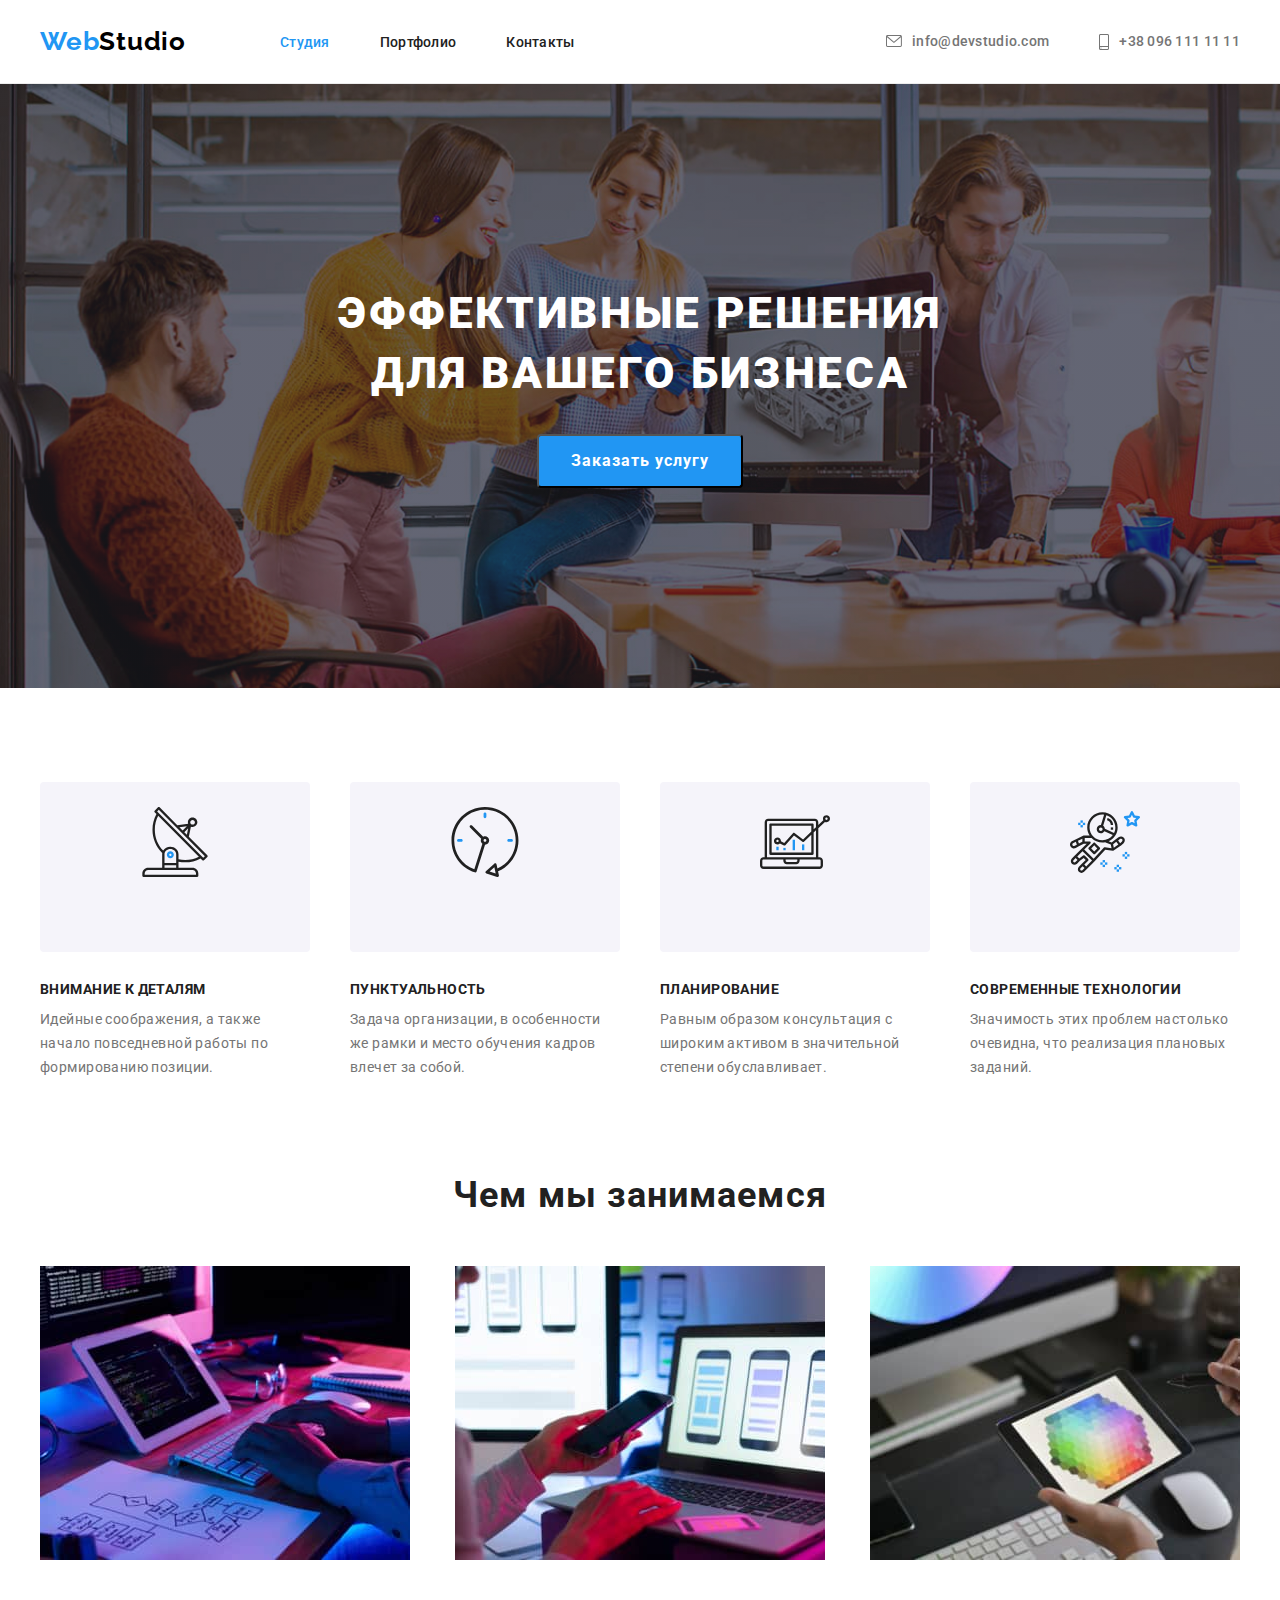
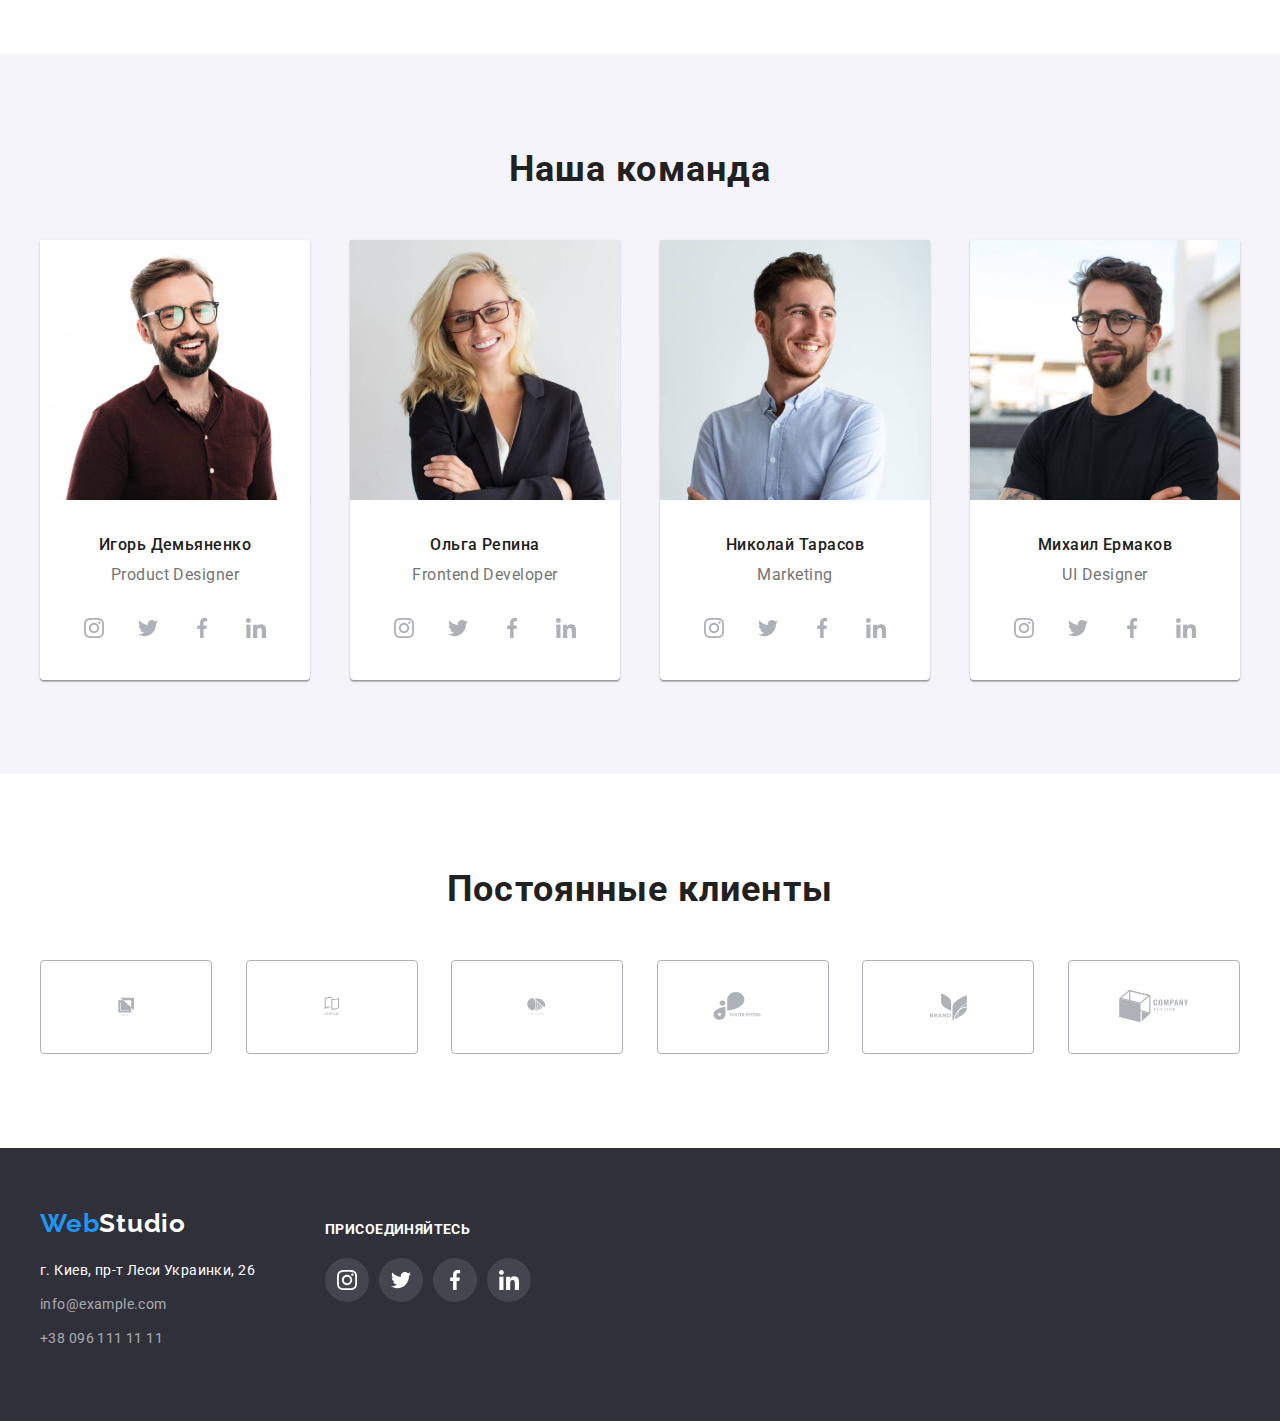
==== commit ec0509d3: "focus hover 8" ====
--- a/index.html
+++ b/index.html
@@ -275,42 +275,42 @@
                 <h2 class="clients-title">Постоянные клиенты</h2>
                 <ul class="clients-list list">
                     <li class="clients-item">
-                        <a href="" class="clients-list-link">
+                        <a href="" class="clients-list-link clients-link">
                             <svg class="clients-icon" width="41" height="47">
                                 <use href="./images/sprite.svg#icon-yo"></use>
                             </svg>
                         </a>
                     </li>
                     <li class="clients-item">
-                        <a href="" class="clients-list-link">
+                        <a href="" class="clients-list-link clients-link">
                             <svg class="clients-icon" width="40" height="52">
                                 <use href="./images/sprite.svg#icon-company"></use>
                             </svg>
                         </a>
                     </li>
                     <li class="clients-item">
-                        <a href="" class="clients-list-link">
+                        <a href="" class="clients-list-link clients-link">
                             <svg class="clients-icon" width="44" height="41">
                                 <use href="./images/sprite.svg#icon-slice"></use>
                             </svg>
                         </a>
                     </li>
                     <li class="clients-item">
-                        <a href="" class="clients-list-link">
+                        <a href="" class="clients-list-link clients-link">
                             <svg class="clients-icon" width="85" height="41">
                                 <use href="./images/sprite.svg#icon-forest"></use>
                             </svg>
                         </a>
                     </li>
                     <li class="clients-item">
-                        <a href="" class="clients-list-link">
+                        <a href="" class="clients-list-link clients-link">
                             <svg class="clients-icon" width="63" height="46">
                                 <use href="./images/sprite.svg#icon-brand"></use>
                             </svg>
                         </a>
                     </li>
                     <li class="clients-item">
-                        <a href="" class="clients-list-link">
+                        <a href="" class="clients-list-link clients-link">
                             <svg class="clients-icon" width="94" height="44">
                                 <use href="./images/sprite.svg#icon-paket"></use>
                             </svg>
--- a/styles/styles.css
+++ b/styles/styles.css
@@ -428,25 +428,31 @@
   display: flex;
   align-items: center;
   justify-content: space-between;
+}
+
+.clients-list-link {
   width: 170px;
   height: 92px;
+  display: flex;
+  justify-content: center;
+  align-items: center;
   border: 1px solid #afb1b8;
   border-radius: 4px;
 }
 
 .clients-item {
+  display: flex;
 }
 
 .clients-icon {
   fill: #afb1b8;
 }
 
-.clients-icon:hover,
-.clients-icon:focus {
-  border-color: var(--accent-color-logo);
+.clients-link:hover .clients-icon,
+.clients-link:focus .clients-icon {
+  border-color: #2196f3;
   fill: #2196f3;
 }
-
 
 
 /* portfolio */
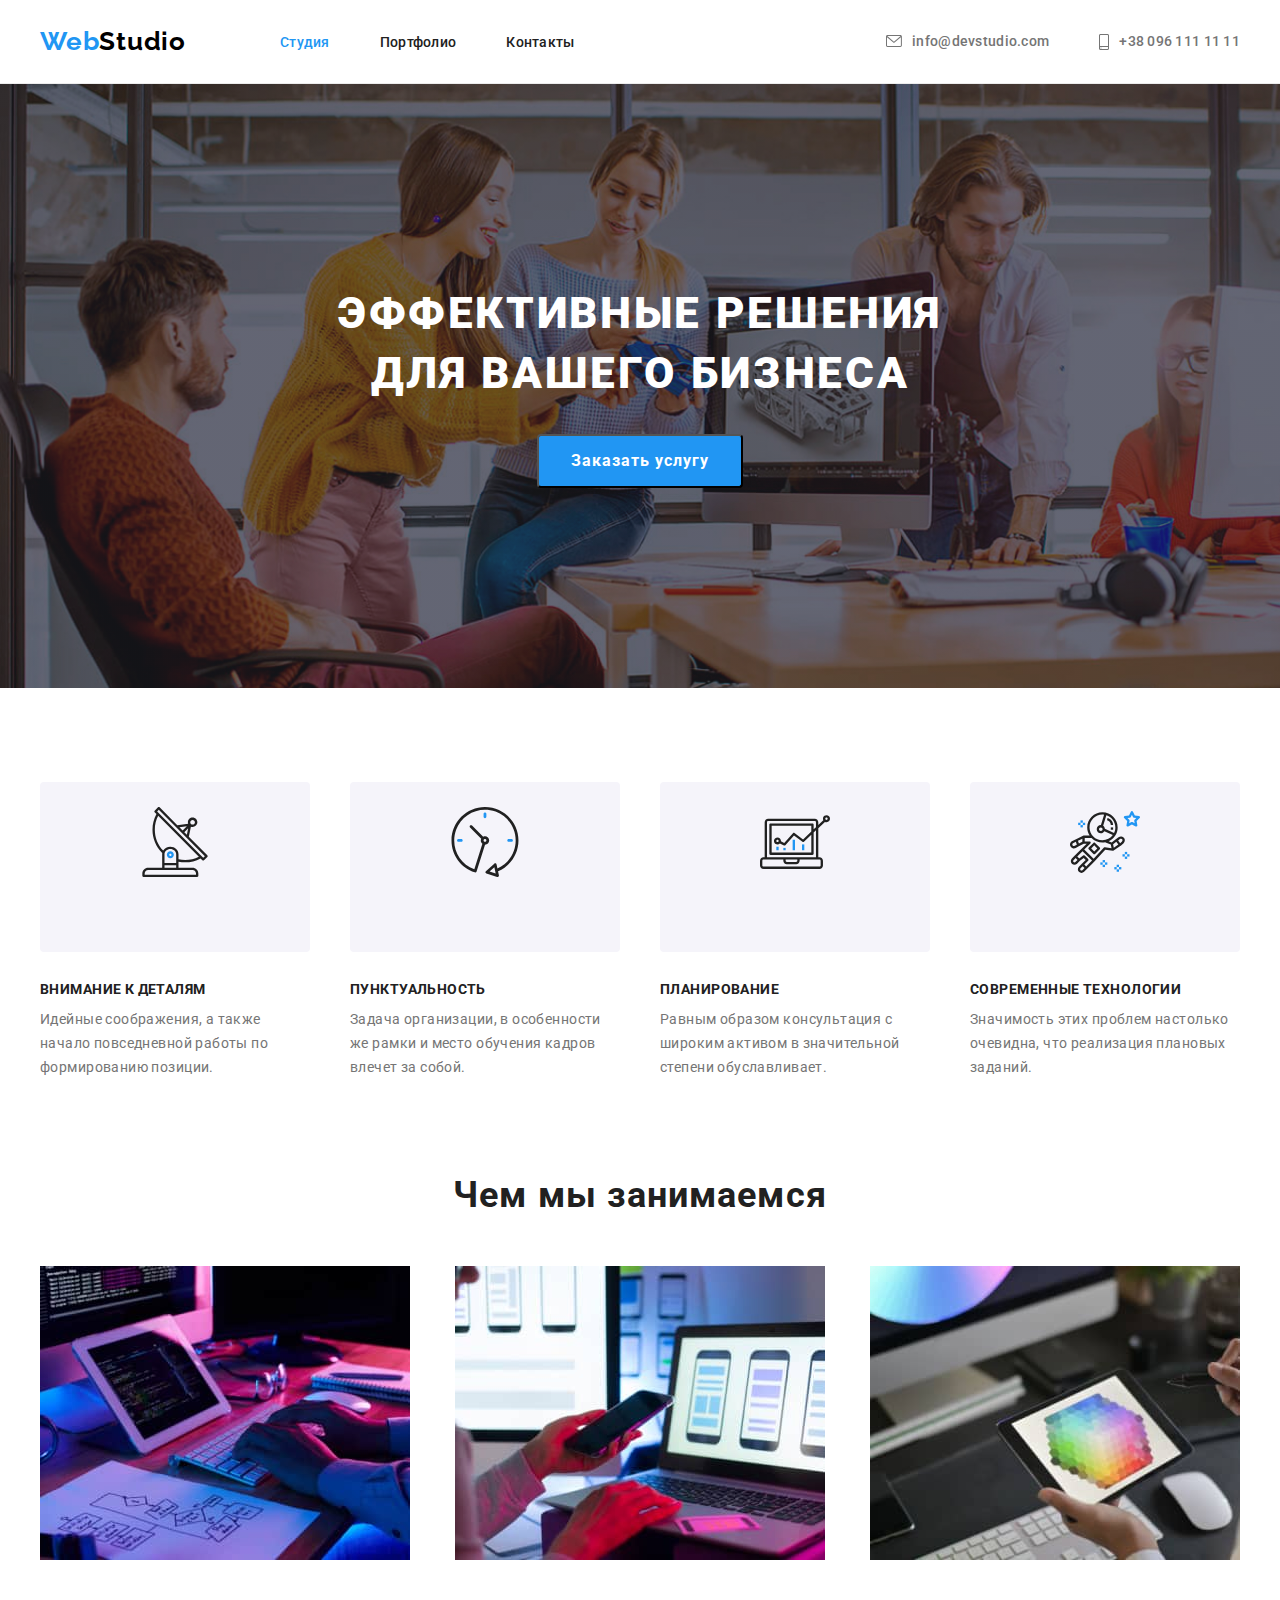
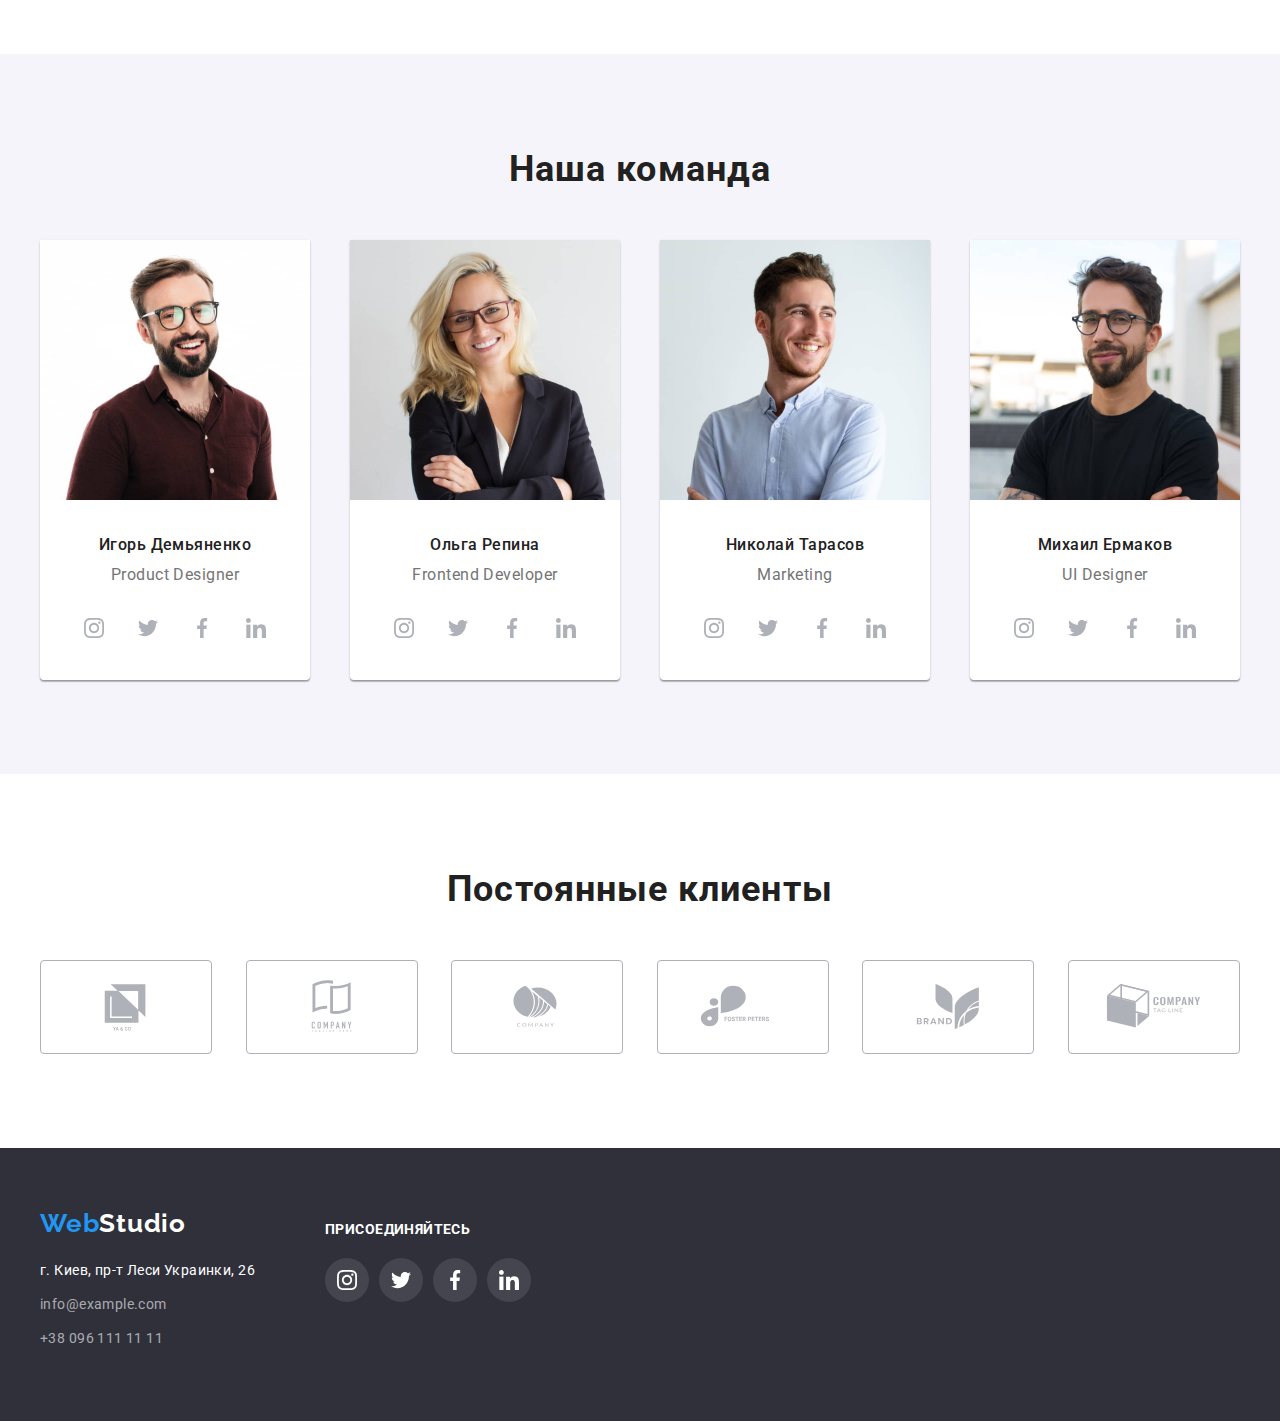
==== commit 9f4d228f: "easy" ====
--- a/index.html
+++ b/index.html
@@ -275,42 +275,42 @@
                 <h2 class="clients-title">Постоянные клиенты</h2>
                 <ul class="clients-list list">
                     <li class="clients-item">
-                        <a href="" class="clients-list-link clients-link">
-                            <svg class="clients-icon" width="41" height="47">
+                        <a href="" class="clients-list-link">
+                            <svg class="clients-icon">
                                 <use href="./images/sprite.svg#icon-yo"></use>
                             </svg>
                         </a>
                     </li>
                     <li class="clients-item">
-                        <a href="" class="clients-list-link clients-link">
+                        <a href="" class="clients-list-link">
                             <svg class="clients-icon" width="40" height="52">
                                 <use href="./images/sprite.svg#icon-company"></use>
                             </svg>
                         </a>
                     </li>
                     <li class="clients-item">
-                        <a href="" class="clients-list-link clients-link">
+                        <a href="" class="clients-list-link">
                             <svg class="clients-icon" width="44" height="41">
                                 <use href="./images/sprite.svg#icon-slice"></use>
                             </svg>
                         </a>
                     </li>
                     <li class="clients-item">
-                        <a href="" class="clients-list-link clients-link">
+                        <a href="" class="clients-list-link">
                             <svg class="clients-icon" width="85" height="41">
                                 <use href="./images/sprite.svg#icon-forest"></use>
                             </svg>
                         </a>
                     </li>
                     <li class="clients-item">
-                        <a href="" class="clients-list-link clients-link">
+                        <a href="" class="clients-list-link">
                             <svg class="clients-icon" width="63" height="46">
                                 <use href="./images/sprite.svg#icon-brand"></use>
                             </svg>
                         </a>
                     </li>
                     <li class="clients-item">
-                        <a href="" class="clients-list-link clients-link">
+                        <a href="" class="clients-list-link">
                             <svg class="clients-icon" width="94" height="44">
                                 <use href="./images/sprite.svg#icon-paket"></use>
                             </svg>
--- a/styles/styles.css
+++ b/styles/styles.css
@@ -436,6 +436,7 @@
   display: flex;
   justify-content: center;
   align-items: center;
+  fill: #AFB1B8;
   border: 1px solid #afb1b8;
   border-radius: 4px;
 }
@@ -445,12 +446,12 @@
 }
 
 .clients-icon {
-  fill: #afb1b8;
-}
-
-.clients-link:hover .clients-icon,
-.clients-link:focus .clients-icon {
-  border-color: #2196f3;
+  width: 106px;
+  height: 60px;
+}
+
+.clients-list-link:hover .clients-icon,
+.clients-list-link:focus .clients-icon {
   fill: #2196f3;
 }
 
